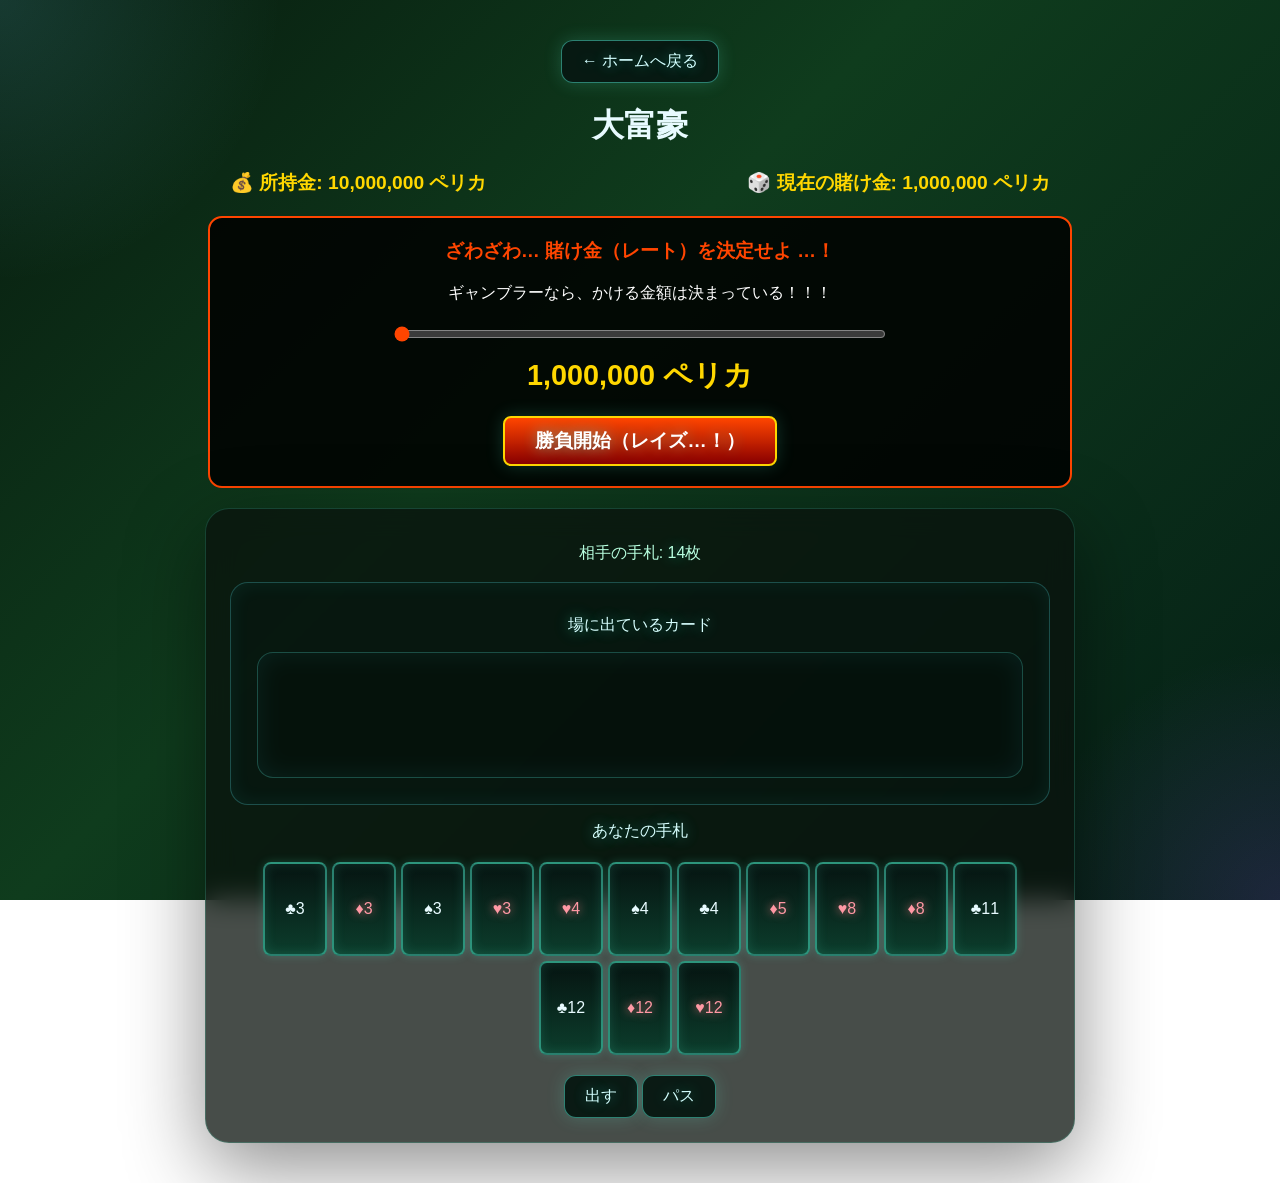
==== daifugo/index.html @ 1a79b02c "新しいコードを追加しました" ====
<!DOCTYPE html>
<html lang="ja">
<head>
    <meta charset="UTF-8">
    <title>大富豪</title>
    <link rel="stylesheet" href="style.css">
</head>
<body>
    
    <button id="homeBtn">← ホームへ戻る</button>
    <div id="bgm-player" style="display: none;"></div>
    <h1>大富豪</h1>
    
    <div id="casino-header" style="max-width: 820px; margin: 10px auto; text-align: left; display: flex; justify-content: space-between; font-weight: bold; color: #ffd700; font-size: 1.2em; padding: 0 10px;">
        <div>💰 所持金: <span id="player-pelika">10,000,000</span> ペリカ</div>
        <div>🎲 現在の賭け金: <span id="current-bet-display">1,000,000</span> ペリカ</div>
    </div>

    <div id="bet-setup-area" style="max-width: 820px; margin: 20px auto; padding: 20px; background: rgba(0,0,0,0.85); border: 2px solid #ff4500; border-radius: 14px; text-align: center;">
        <h3 style="color: #ff4500; margin-top: 0;">ざわざわ… 賭け金（レート）を決定せよ …！</h3>
        <p style="color: #fff;">ギャンブラーなら、かける金額は決まっている！！！</p>
        <div style="margin: 20px 0;">
            <input type="range" id="bet-slider" min="1000000" max="10000000" step="1000000" value="1000000" style="width: 60%; accent-color: #ff4500;">
            <div style="font-size: 1.8em; color: #ffd700; margin-top: 10px; font-weight: bold;" id="bet-slider-val">1,000,000 ペリカ</div>
        </div>
        <button id="start-with-bet-btn" style="padding: 10px 30px; font-size: 1.2em; background: linear-gradient(180deg, #ff4500 0%, #8b0000 100%); color: #fff; border: 2px solid #ffd700; border-radius: 8px; cursor: pointer; font-weight: bold;">勝負開始（レイズ…！）</button>
    </div>
    
    <div id="game-container">
        <div id="revolution-status" style="font-weight: bold; color: yellow; margin-bottom: 10px;"></div>
        <div id="opponent-area">相手の手札: <span id="cpu-count">13</span>枚</div>
        
        <div id="field-area">
            <p>場に出ているカード</p>
            <div id="field-cards"></div>
        </div>

        <div id="player-area">
            <p>あなたの手札</p>
            <div id="player-hand" class="hand"></div>
        </div>

        <div id="controls">
            <button id="play-btn">出す</button>
            <button id="pass-btn">パス</button>
            <p id="msg"></p>
        </div>
    </div>

    <script src="script.js"></script>
---- daifugo/style.css ----
body { font-family: sans-serif; text-align: center; background: radial-gradient(circle at top left, rgba(112,238,255,0.14), transparent 18%), radial-gradient(circle at bottom right, rgba(154,78,255,0.16), transparent 16%), linear-gradient(135deg, #081c0f 0%, #0f3c1d 42%, #051f16 100%); color: #e8fbff; min-height: 100vh; margin: 0; padding: 40px 0; background-attachment: fixed; }
#game-container { max-width: 820px; margin: 0 auto; padding: 24px; background: rgba(10, 18, 12, 0.75); border: 1px solid rgba(80, 255, 214, 0.18); border-radius: 24px; box-shadow: 0 24px 80px rgba(0,0,0,0.45); backdrop-filter: blur(14px); }
#game-container h1, #game-container p, #game-container span, button { text-shadow: 0 0 14px rgba(68, 255, 228, 0.45), 0 0 30px rgba(65, 255, 210, 0.2); }
#game-container h1 { color: #b3fff7; }
#game-container p { color: #d8ffff; }
#opponent-area, #revolution-status { color: #b8ffe0; }
#field-area { margin-top: 18px; padding: 16px; border-radius: 18px; border: 1px solid rgba(94, 240, 245, 0.26); background: rgba(7, 22, 16, 0.55); box-shadow: inset 0 0 20px rgba(45, 235, 255, 0.08); }
.hand { display: flex; justify-content: center; flex-wrap: wrap; gap: 5px; margin-top: 20px; }
.card {
    width: 60px; height: 90px;
    background: linear-gradient(180deg, #061411 0%, #0c3d2c 100%);
    color: #e8fbff;
    border-radius: 8px; border: 2px solid rgba(84, 255, 222, 0.45);
    display: flex; align-items: center; justify-content: center;
    cursor: pointer; user-select: none;
    box-shadow: inset 0 0 12px rgba(84, 255, 222, 0.14), 0 0 10px rgba(84,255,222,0.18);
}
.card.red { color: #ff98a4; text-shadow: 0 0 10px rgba(255, 132, 140, 0.8); }
.card.selected { background: linear-gradient(180deg, rgba(172,255,241,0.22), rgba(95,255,214,0.24)); transform: translateY(-10px); border-color: rgba(80, 255, 226, 0.85); box-shadow: 0 0 18px rgba(80, 255, 226, 0.6); }
#field-cards { display: flex; justify-content: center; gap: 5px; min-height: 100px; margin: 10px; padding: 12px; border-radius: 16px; background: rgba(0, 0, 0, 0.18); border: 1px solid rgba(92, 255, 238, 0.25); box-shadow: inset 0 0 26px rgba(68, 235, 255, 0.08); }
#controls { margin-top: 20px; }
button { padding: 12px 24px; font-size: 16px; cursor: pointer; border: 1px solid rgba(90,255,230,0.45); background: rgba(8, 25, 18, 0.95); color: #d3ffff; border-radius: 12px; box-shadow: 0 0 18px rgba(97,255,220,0.18); transition: transform 0.15s ease, background-color 0.15s ease, box-shadow 0.15s ease; }
button:hover { background: rgba(58, 255, 217, 0.08); transform: translateY(-2px); box-shadow: 0 0 22px rgba(78,255,235,0.28); }
#msg {
    position: fixed;
    top: 50%;
    left: 50%;
    transform: translate(-50%, -50%) scale(0.9);
    opacity: 0;
    min-width: 260px;
    max-width: 80%;
    color: #fff;
    font-size: 18px;
    line-height: 1.4;
    text-align: center;
    padding: 16px 20px;
    background: rgba(0, 0, 0, 0.9);
    border-radius: 14px;
    border: 1px solid rgba(255,255,255,0.14);
    box-shadow: 0 18px 40px rgba(0,0,0,0.5);
    pointer-events: none;
    z-index: 1000;
    transition: opacity 0.3s ease, transform 0.3s ease;
}
#msg.visible {
    opacity: 1;
    transform: translate(-50%, -50%) scale(1);
}
#msg.result {
    background: rgba(11, 26, 27, 0.96);
    color: #a9ffff;
    font-size: 20px;
    letter-spacing: 0.04em;
    border-color: rgba(120, 255, 245, 0.4);
    box-shadow: 0 20px 64px rgba(36, 255, 221, 0.28);
}
.card {
    transition: transform 0.12s ease, box-shadow 0.12s ease, background-color 0.12s;
}
.card.selected { box-shadow: 0 6px 12px rgba(0,0,0,0.35); }
#field-cards { display: flex; justify-content: center; gap: 5px; min-height: 100px; margin: 10px; }
#controls { margin-top: 20px; }
button { padding: 10px 20px; font-size: 16px; cursor: pointer; }
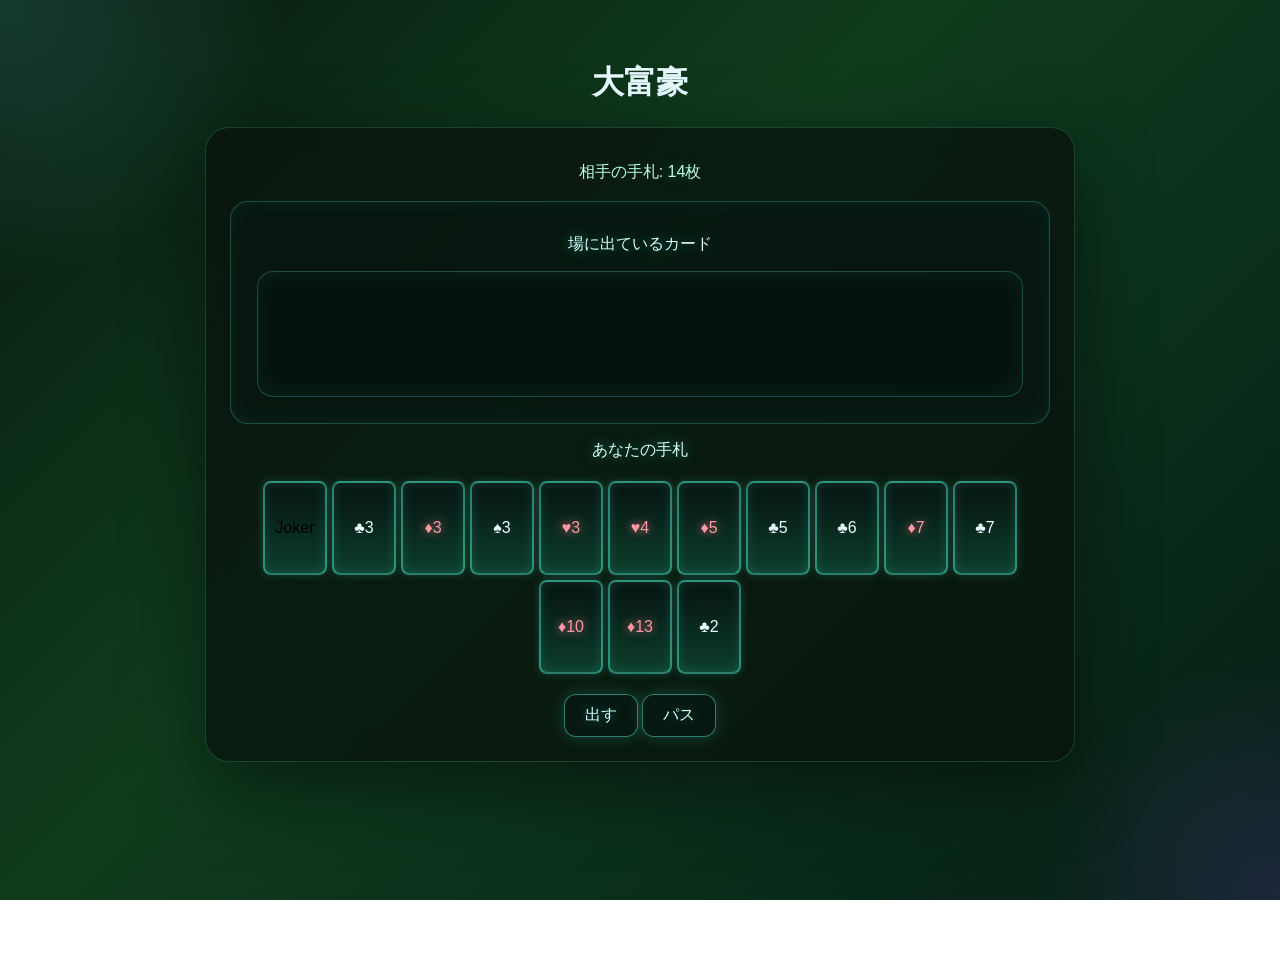
==== commit c8aa84be: "Merge pull request #18 from Makibatyan/casino-sakupan スロットのローカルストレージ変更" ====
--- a/daifugo/index.html
+++ b/daifugo/index.html
@@ -6,25 +6,7 @@
     <link rel="stylesheet" href="style.css">
 </head>
 <body>
-    
-    <button id="homeBtn">← ホームへ戻る</button>
-    <div id="bgm-player" style="display: none;"></div>
     <h1>大富豪</h1>
-    
-    <div id="casino-header" style="max-width: 820px; margin: 10px auto; text-align: left; display: flex; justify-content: space-between; font-weight: bold; color: #ffd700; font-size: 1.2em; padding: 0 10px;">
-        <div>💰 所持金: <span id="player-pelika">10,000,000</span> ペリカ</div>
-        <div>🎲 現在の賭け金: <span id="current-bet-display">1,000,000</span> ペリカ</div>
-    </div>
-
-    <div id="bet-setup-area" style="max-width: 820px; margin: 20px auto; padding: 20px; background: rgba(0,0,0,0.85); border: 2px solid #ff4500; border-radius: 14px; text-align: center;">
-        <h3 style="color: #ff4500; margin-top: 0;">ざわざわ… 賭け金（レート）を決定せよ …！</h3>
-        <p style="color: #fff;">ギャンブラーなら、かける金額は決まっている！！！</p>
-        <div style="margin: 20px 0;">
-            <input type="range" id="bet-slider" min="1000000" max="10000000" step="1000000" value="1000000" style="width: 60%; accent-color: #ff4500;">
-            <div style="font-size: 1.8em; color: #ffd700; margin-top: 10px; font-weight: bold;" id="bet-slider-val">1,000,000 ペリカ</div>
-        </div>
-        <button id="start-with-bet-btn" style="padding: 10px 30px; font-size: 1.2em; background: linear-gradient(180deg, #ff4500 0%, #8b0000 100%); color: #fff; border: 2px solid #ffd700; border-radius: 8px; cursor: pointer; font-weight: bold;">勝負開始（レイズ…！）</button>
-    </div>
     
     <div id="game-container">
         <div id="revolution-status" style="font-weight: bold; color: yellow; margin-bottom: 10px;"></div>
@@ -48,3 +30,5 @@
     </div>
 
     <script src="script.js"></script>
+</body>
+</html>
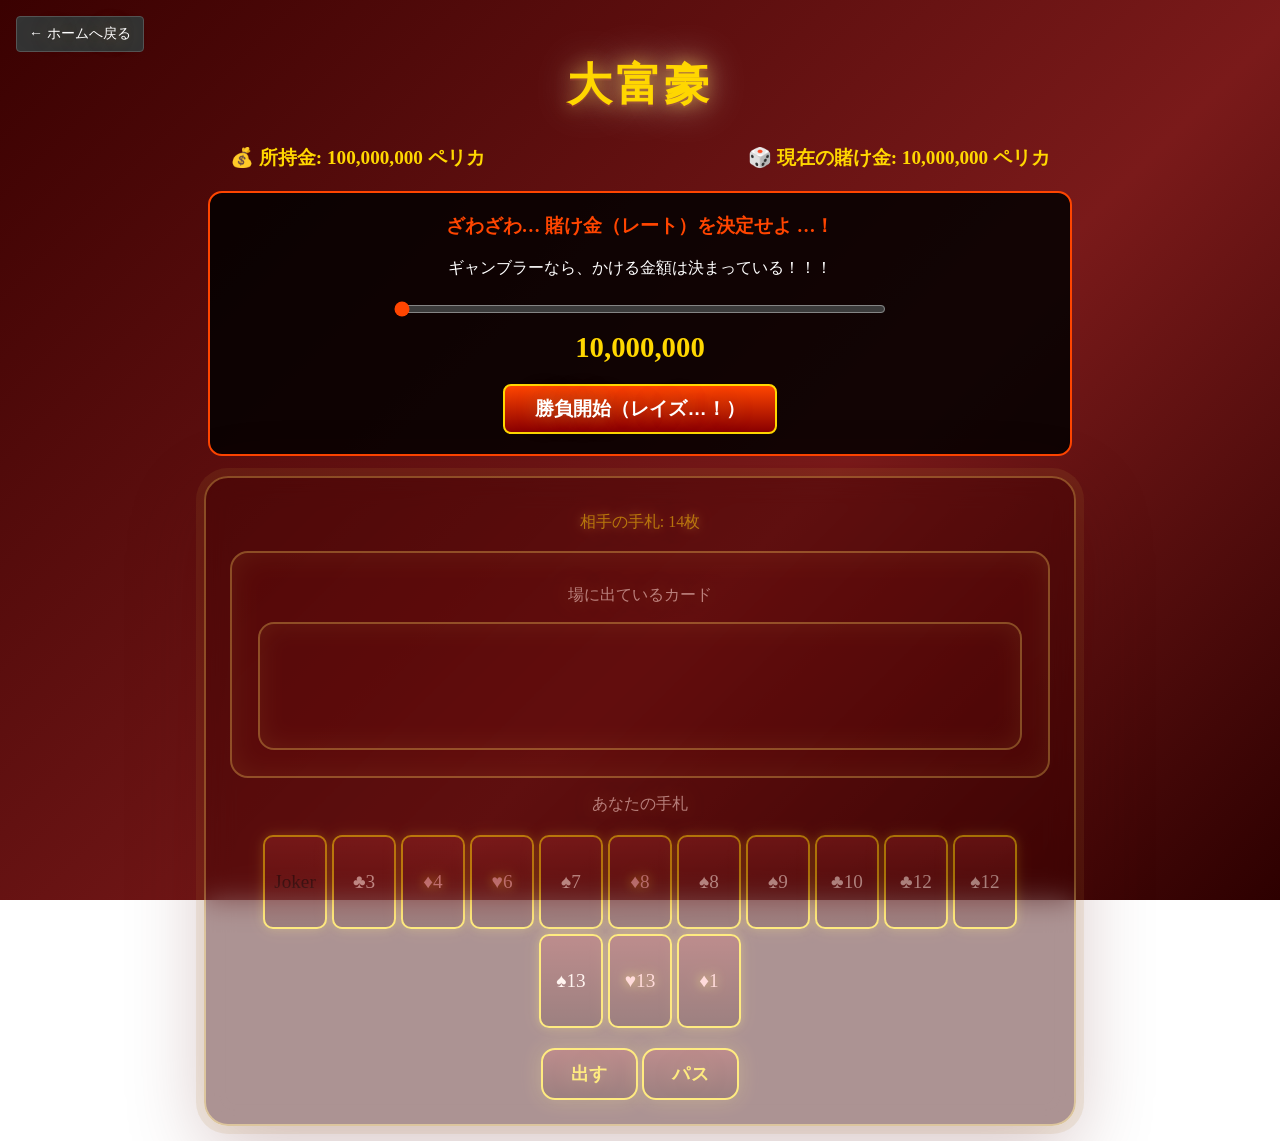
==== commit c50bedc3: "大富豪賭け金設定、ローカルストレージ" ====
--- a/daifugo/index.html
+++ b/daifugo/index.html
@@ -6,7 +6,25 @@
     <link rel="stylesheet" href="style.css">
 </head>
 <body>
+    
+    <button id="homeBtn">← ホームへ戻る</button>
+    <div id="bgm-player" style="display: none;"></div>
     <h1>大富豪</h1>
+    
+    <div id="casino-header" style="max-width: 820px; margin: 10px auto; text-align: left; display: flex; justify-content: space-between; font-weight: bold; color: #ffd700; font-size: 1.2em; padding: 0 10px;">
+        <div>💰 所持金: <span id="player-pelika">10,000,000</span> ペリカ</div>
+        <div>🎲 現在の賭け金: <span id="current-bet-display">1,000,000</span> ペリカ</div>
+    </div>
+
+    <div id="bet-setup-area" style="max-width: 820px; margin: 20px auto; padding: 20px; background: rgba(0,0,0,0.85); border: 2px solid #ff4500; border-radius: 14px; text-align: center;">
+        <h3 style="color: #ff4500; margin-top: 0;">ざわざわ… 賭け金（レート）を決定せよ …！</h3>
+        <p style="color: #fff;">ギャンブラーなら、かける金額は決まっている！！！</p>
+        <div style="margin: 20px 0;">
+            <input type="range" id="bet-slider" min="1000000" max="10000000" step="1000000" value="1000000" style="width: 60%; accent-color: #ff4500;">
+            <div style="font-size: 1.8em; color: #ffd700; margin-top: 10px; font-weight: bold;" id="bet-slider-val">1,000,000 ペリカ</div>
+        </div>
+        <button id="start-with-bet-btn" style="padding: 10px 30px; font-size: 1.2em; background: linear-gradient(180deg, #ff4500 0%, #8b0000 100%); color: #fff; border: 2px solid #ffd700; border-radius: 8px; cursor: pointer; font-weight: bold;">勝負開始（レイズ…！）</button>
+    </div>
     
     <div id="game-container">
         <div id="revolution-status" style="font-weight: bold; color: yellow; margin-bottom: 10px;"></div>
@@ -30,5 +48,3 @@
     </div>
 
     <script src="script.js"></script>
-</body>
-</html>
--- a/daifugo/style.css
+++ b/daifugo/style.css
@@ -1,26 +1,129 @@
-body { font-family: sans-serif; text-align: center; background: radial-gradient(circle at top left, rgba(112,238,255,0.14), transparent 18%), radial-gradient(circle at bottom right, rgba(154,78,255,0.16), transparent 16%), linear-gradient(135deg, #081c0f 0%, #0f3c1d 42%, #051f16 100%); color: #e8fbff; min-height: 100vh; margin: 0; padding: 40px 0; background-attachment: fixed; }
-#game-container { max-width: 820px; margin: 0 auto; padding: 24px; background: rgba(10, 18, 12, 0.75); border: 1px solid rgba(80, 255, 214, 0.18); border-radius: 24px; box-shadow: 0 24px 80px rgba(0,0,0,0.45); backdrop-filter: blur(14px); }
-#game-container h1, #game-container p, #game-container span, button { text-shadow: 0 0 14px rgba(68, 255, 228, 0.45), 0 0 30px rgba(65, 255, 210, 0.2); }
-#game-container h1 { color: #b3fff7; }
-#game-container p { color: #d8ffff; }
-#opponent-area, #revolution-status { color: #b8ffe0; }
-#field-area { margin-top: 18px; padding: 16px; border-radius: 18px; border: 1px solid rgba(94, 240, 245, 0.26); background: rgba(7, 22, 16, 0.55); box-shadow: inset 0 0 20px rgba(45, 235, 255, 0.08); }
+body {
+    font-family: 'Times New Roman', serif;
+    text-align: center;
+    background: linear-gradient(135deg, #3a0101 0%, #7a1a1a 60%, #2d0000 100%);
+    color: #ffe8e0;
+    min-height: 100vh;
+    margin: 0;
+    padding: 15px 0;
+    background-attachment: fixed;
+}
+#game-container {
+    max-width: 820px;
+    margin: 0 auto;
+    padding: 24px;
+    background: rgba(60, 0, 0, 0.85);
+    border: 2px solid #b88a3a;
+    border-radius: 24px;
+    box-shadow: 0 24px 80px rgba(80,0,0,0.45), 0 0 0 8px #b88a3a44;
+    backdrop-filter: blur(14px);
+}
+#game-container h1, #game-container p, #game-container span, button {
+    text-shadow: 0 0 18px #b88a3a88, 0 0 30px #7a1a1a44;
+}
+
+#homeBtn {
+    position: absolute; /* 画面に対して絶対位置で配置する */
+    top: 16px;          /* 画面の上端から16pxの隙間を空ける */
+    left: 16px;         /* 画面の左端から16pxの隙間を空ける */
+    padding: 8px 12px;  /* ボタンの内側に少し余白を作って押しやすくする */
+    cursor: pointer;    /* マウスを乗せたときに指マークにする */
+    
+    /* お好みで見た目を整える用の装飾（不要なら消してもOKです） */
+    background-color: #333;
+    color: #fff;
+    border: 1px solid #555;
+    border-radius: 4px;
+    font-size: 14px;
+}
+
+
+
+h1 {
+    color: #ffd700;
+    font-family: 'Cinzel', 'Times New Roman', serif;
+    font-size: 2.8em;
+    letter-spacing: 0.08em;
+    text-shadow: 0 0 18px #b88a3a, 0 0 40px #fff8, 0 2px 0 #7a1a1a;
+    margin-top: 40px;   /* タイトルの上に少し隙間を空けて被りを防ぐ */
+    text-align: center; /* タイトルを中央寄せにするときれいに収まります */
+}
+#game-container p {
+    color: #ffe8e0;
+}
+#opponent-area, #revolution-status {
+    color: #ffd700;
+    text-shadow: 0 0 10px #b88a3a, 0 0 20px #7a1a1a;
+}
+#field-area {
+    margin-top: 18px;
+    padding: 16px;
+    border-radius: 18px;
+    border: 2px solid #b88a3a;
+    background: rgba(80, 0, 0, 0.55);
+    box-shadow: inset 0 0 30px #b88a3a44;
+}
 .hand { display: flex; justify-content: center; flex-wrap: wrap; gap: 5px; margin-top: 20px; }
-.card {
-    width: 60px; height: 90px;
-    background: linear-gradient(180deg, #061411 0%, #0c3d2c 100%);
-    color: #e8fbff;
-    border-radius: 8px; border: 2px solid rgba(84, 255, 222, 0.45);
-    display: flex; align-items: center; justify-content: center;
-    cursor: pointer; user-select: none;
-    box-shadow: inset 0 0 12px rgba(84, 255, 222, 0.14), 0 0 10px rgba(84,255,222,0.18);
+#game-container .card {
+    width: 60px;
+    height: 90px;
+    background: linear-gradient(180deg, #7a1a1a 0%, #3a0101 100%);
+    color: #ffe8e0;
+    border-radius: 10px;
+    border: 2.5px solid #ffd700;
+    display: flex;
+    align-items: center;
+    justify-content: center;
+    cursor: pointer;
+    user-select: none;
+    box-shadow: 0 0 18px #b88a3a44, 0 0 10px #ffd70044;
+    font-size: 1.2em;
+    font-family: 'Cinzel', 'Times New Roman', serif;
+    transition: transform 0.12s ease, box-shadow 0.12s ease, background-color 0.12s;
 }
-.card.red { color: #ff98a4; text-shadow: 0 0 10px rgba(255, 132, 140, 0.8); }
-.card.selected { background: linear-gradient(180deg, rgba(172,255,241,0.22), rgba(95,255,214,0.24)); transform: translateY(-10px); border-color: rgba(80, 255, 226, 0.85); box-shadow: 0 0 18px rgba(80, 255, 226, 0.6); }
-#field-cards { display: flex; justify-content: center; gap: 5px; min-height: 100px; margin: 10px; padding: 12px; border-radius: 16px; background: rgba(0, 0, 0, 0.18); border: 1px solid rgba(92, 255, 238, 0.25); box-shadow: inset 0 0 26px rgba(68, 235, 255, 0.08); }
+#game-container .card.red {
+    color: #ffb6b6;
+    text-shadow: 0 0 10px #ffd70088, 0 0 18px #b88a3a;
+}
+#game-container .card.selected {
+    background: linear-gradient(180deg, #ffd70044, #b88a3a33);
+    transform: translateY(-10px) scale(1.05);
+    border-color: #ffd700;
+    box-shadow: 0 0 28px #ffd70088, 0 0 18px #b88a3a;
+}
+#field-cards {
+    display: flex;
+    justify-content: center;
+    gap: 5px;
+    min-height: 100px;
+    margin: 10px;
+    padding: 12px;
+    border-radius: 16px;
+    background: rgba(80, 0, 0, 0.18);
+    border: 2px solid #b88a3a;
+    box-shadow: inset 0 0 26px #b88a3a44;
+}
 #controls { margin-top: 20px; }
-button { padding: 12px 24px; font-size: 16px; cursor: pointer; border: 1px solid rgba(90,255,230,0.45); background: rgba(8, 25, 18, 0.95); color: #d3ffff; border-radius: 12px; box-shadow: 0 0 18px rgba(97,255,220,0.18); transition: transform 0.15s ease, background-color 0.15s ease, box-shadow 0.15s ease; }
-button:hover { background: rgba(58, 255, 217, 0.08); transform: translateY(-2px); box-shadow: 0 0 22px rgba(78,255,235,0.28); }
+#controls button {
+    padding: 12px 28px;
+    font-size: 18px;
+    cursor: pointer;
+    border: 2px solid #ffd700;
+    background: linear-gradient(180deg, #7a1a1a 0%, #3a0101 100%);
+    color: #ffd700;
+    border-radius: 14px;
+    box-shadow: 0 0 18px #b88a3a44, 0 0 28px #ffd70022;
+    font-family: 'Cinzel', 'Times New Roman', serif;
+    font-weight: bold;
+    letter-spacing: 0.04em;
+    transition: transform 0.15s ease, background-color 0.15s ease, box-shadow 0.15s ease;
+}
+#controls button:hover {
+    background: linear-gradient(180deg, #b88a3a 0%, #ffd700 100%);
+    color: #7a1a1a;
+    box-shadow: 0 0 32px #ffd70088, 0 0 18px #b88a3a;
+    transform: translateY(-2px) scale(1.04);
+}
 #msg {
     position: fixed;
     top: 50%;
@@ -60,4 +163,11 @@
 .card.selected { box-shadow: 0 6px 12px rgba(0,0,0,0.35); }
 #field-cards { display: flex; justify-content: center; gap: 5px; min-height: 100px; margin: 10px; }
 #controls { margin-top: 20px; }
-button { padding: 10px 20px; font-size: 16px; cursor: pointer; }+button { padding: 10px 20px; font-size: 16px; cursor: pointer; }
+
+/* カイジ風ベットエリアのボタン調整 */
+#start-with-bet-btn:hover {
+    box-shadow: 0 0 20px #ff4500, 0 0 10px #ffd700;
+    transform: scale(1.05);
+    transition: all 0.2s;
+}
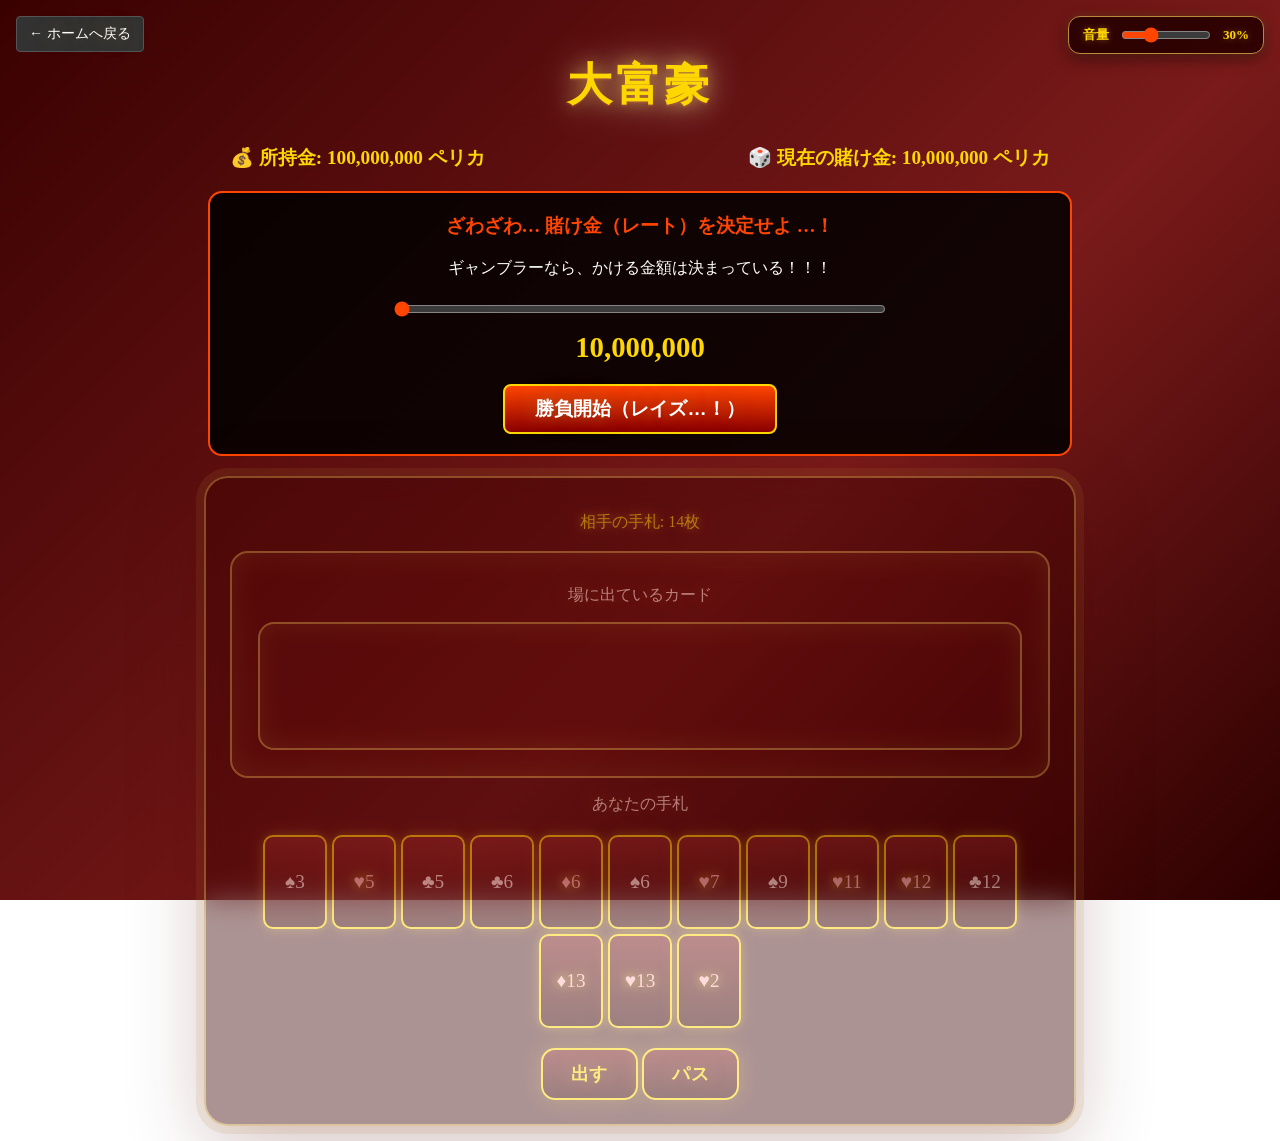
==== commit 8474f9f5: "ボリュームコントロールを実装" ====
--- a/daifugo/index.html
+++ b/daifugo/index.html
@@ -3,11 +3,21 @@
 <head>
     <meta charset="UTF-8">
     <title>大富豪</title>
+    <link rel="preconnect" href="https://fonts.googleapis.com">
+    <link rel="preconnect" href="https://fonts.gstatic.com" crossorigin>
+    <link href="https://fonts.googleapis.com/css2?family=RocknRoll+One&family=Yuji+Syuku&display=swap" rel="stylesheet">
     <link rel="stylesheet" href="style.css">
 </head>
 <body>
     
     <button id="homeBtn">← ホームへ戻る</button>
+
+    <div id="volume-control-pane">
+        <span id="vol-icon font-cinzel">音量</span>
+        <input type="range" id="global-volume-slider" min="0" max="1" step="0.05" value="0.3">
+        <span id="global-volume-val">30%</span>
+    </div>
+    
     <div id="bgm-player" style="display: none;"></div>
     <h1>大富豪</h1>
     
@@ -40,11 +50,18 @@
             <div id="player-hand" class="hand"></div>
         </div>
 
-        <div id="controls">
+       <div id="controls">
             <button id="play-btn">出す</button>
             <button id="pass-btn">パス</button>
             <p id="msg"></p>
         </div>
-    </div>
 
-    <script src="script.js"></script>
+        <div id="zawa-zawa-overlay" class="zawa-zawa-hidden">
+            <div class="zawa top-left">ざわ…</div>
+            <div class="zawa top-right">ざわ…</div>
+            <div class="zawa bottom-left">ざわ…</div>
+            <div class="zawa bottom-right">ざわ…</div>
+        </div>
+    </div> <script src="script.js"></script>
+</body>
+</html>
--- a/daifugo/style.css
+++ b/daifugo/style.css
@@ -17,6 +17,7 @@
     border-radius: 24px;
     box-shadow: 0 24px 80px rgba(80,0,0,0.45), 0 0 0 8px #b88a3a44;
     backdrop-filter: blur(14px);
+    position: relative;
 }
 #game-container h1, #game-container p, #game-container span, button {
     text-shadow: 0 0 18px #b88a3a88, 0 0 30px #7a1a1a44;
@@ -171,3 +172,115 @@
     transform: scale(1.05);
     transition: all 0.2s;
 }
+
+/* 音量設定パネルのスタイル */
+#volume-control-pane {
+    position: fixed;
+    top: 16px;
+    right: 16px; /* 画面の右上につまみを固定 */
+    background: rgba(40, 0, 0, 0.9);
+    border: 1px solid #b88a3a;
+    border-radius: 12px;
+    padding: 8px 14px;
+    display: flex;
+    align-items: center;
+    gap: 10px;
+    box-shadow: 0 4px 15px rgba(0,0,0,0.5), 0 0 10px #b88a3a44;
+    z-index: 1001; /* メッセージウインドウ(1000)より前面に配置 */
+}
+
+#volume-control-pane span {
+    color: #ffd700;
+    font-size: 13px;
+    font-weight: bold;
+    text-shadow: 0 0 6px #b88a3a88;
+}
+
+#global-volume-slider {
+    width: 90px;
+    cursor: pointer;
+    accent-color: #ff4500; /* カイジ風の赤・オレンジ系つまみ */
+    vertical-align: middle;
+}
+
+#zawa-zawa-overlay {
+    position: fixed; /* 👈 fixed に戻して画面全体の端を基準にする */
+    top: 0;
+    left: 0;
+    width: 100vw;
+    height: 100vh;
+    pointer-events: none; /* マウス操作を邪魔しない */
+    z-index: 2000; /* 最前面に表示 */
+    transition: opacity 0.4s ease;
+}
+
+#zawa-zawa-overlay.zawa-zawa-hidden {
+    opacity: 0;
+    display: none;
+}
+
+#zawa-zawa-overlay.zawa-zawa-visible {
+    opacity: 1;
+    display: block;
+}
+
+/* 各「ざわ」テキストの共通スタイル */
+.zawa {
+    position: absolute;
+    color: #ffd700; /* 金色 */
+    font-family: 'Times New Roman', serif;
+    font-weight: bold;
+    letter-spacing: 0.1em;
+    /* 黒の太縁＋赤と金のフレア */
+    text-shadow: 
+        -3px -3px 0 #000, 3px -3px 0 #000, -3px 3px 0 #000, 3px 3px 0 #000,
+        0 0 25px #ff4500, 0 0 50px #b88a3a;
+    pointer-events: none;
+}
+
+/* 🎲 傾き（回転）なしで、フルスクリーン時の「画面の本当の四隅」に配置 */
+.zawa.top-left { 
+    top: 24px; 
+    left: 30px; 
+    font-size: 7em;
+    animation: zawaHorizontalShake 0.15s infinite linear;
+}
+.zawa.top-right { 
+    top: 20px; 
+    right: 30px; 
+    font-size: 6.5em;
+    animation: zawaHorizontalShakeSlow 0.25s infinite linear;
+    animation-delay: 0.05s;
+}
+.zawa.bottom-left { 
+    bottom: 24px; 
+    left: 30px; 
+    font-size: 7.5em;
+    animation: zawaHorizontalShakeSlow 0.22s infinite linear;
+    animation-delay: 0.1s;
+}
+.zawa.bottom-right { 
+    bottom: 20px; 
+    right: 30px; 
+    font-size: 8.5em;
+    animation: zawaHorizontalShake 0.12s infinite linear;
+    animation-delay: 0.02s;
+}
+
+/* 🎲 横揺れアニメーション（超高速・強烈） */
+@keyframes zawaHorizontalShake {
+    0% { transform: translateX(0px); }
+    25% { transform: translateX(-8px); }
+    50% { transform: translateX(0px); }
+    75% { transform: translateX(8px); }
+    100% { transform: translateX(0px); }
+}
+
+/* 🎲 横揺れアニメーション（中速・大きく揺れる） */
+@keyframes zawaHorizontalShakeSlow {
+    0% { transform: translateX(0px); }
+    25% { transform: translateX(-12px); }
+    50% { transform: translateX(0px); }
+    75% { transform: translateX(12px); }
+    100% { transform: translateX(0px); }
+}
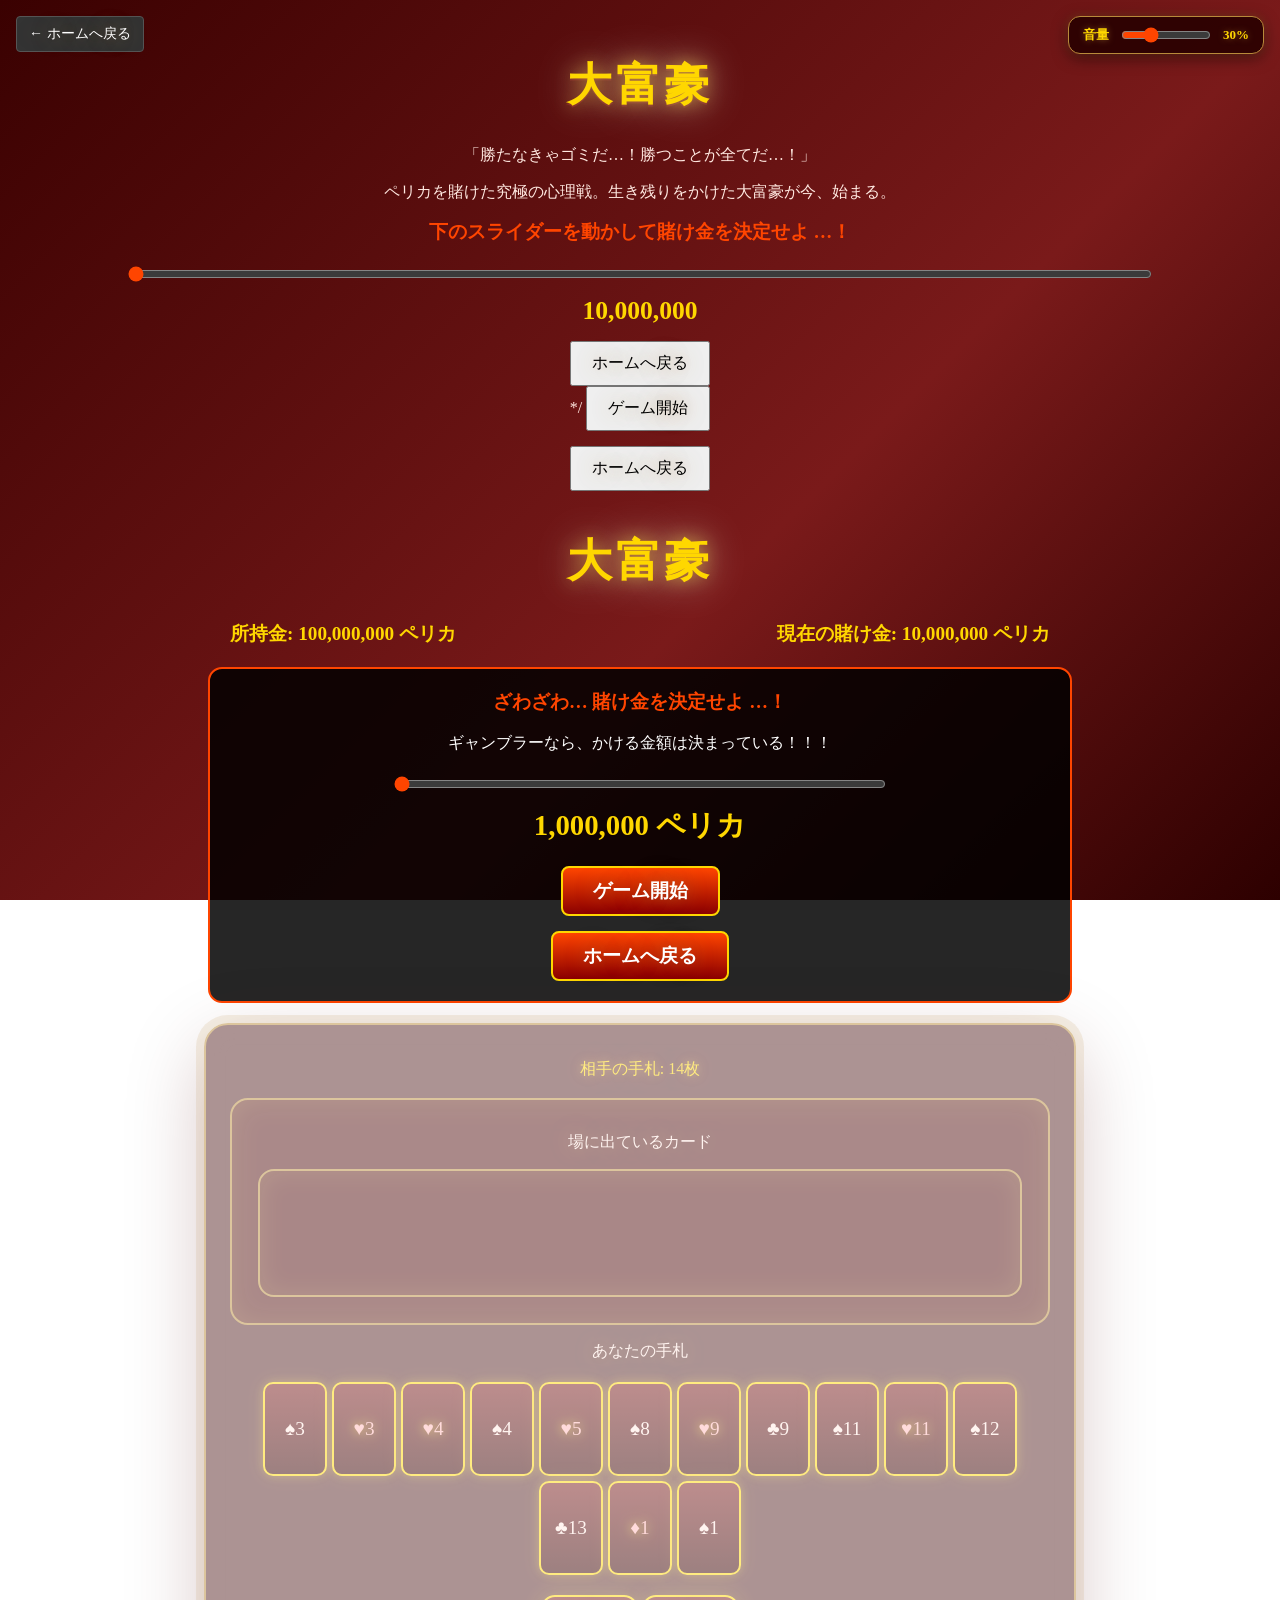
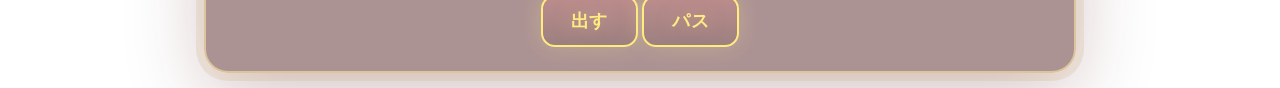
==== commit 331a3af0: "UI統一" ====
--- a/daifugo/index.html
+++ b/daifugo/index.html
@@ -5,11 +5,29 @@
     <title>大富豪</title>
     <link rel="preconnect" href="https://fonts.googleapis.com">
     <link rel="preconnect" href="https://fonts.gstatic.com" crossorigin>
-    <link href="https://fonts.googleapis.com/css2?family=RocknRoll+One&family=Yuji+Syuku&display=swap" rel="stylesheet">
+    <link href="https://fonts.googleapis.com/css2?family=Noto+Serif+JP:wght@400;600;700&family=Oswald:wght@500;600&display=swap" rel="stylesheet">
     <link rel="stylesheet" href="style.css">
 </head>
 <body>
-    
+    <div id="start-screen" class="screen">
+        
+
+        <div class="start-card">
+            <h1>大富豪</h1> <p class="kaiji-quote">「勝たなきゃゴミだ…！勝つことが全てだ…！」</p>
+            <p class="desc">ペリカを賭けた究極の心理戦。生き残りをかけた大富豪が今、始まる。</p>
+            
+            
+            <div class="bet-input-container">
+                <h3 style="color: #ff4500; margin-top: 0;">下のスライダーを動かして賭け金を決定せよ …！</h3>
+                <input type="range" id="bet-slider" min="1000000" max="10000000" step="1000000" value="1000000" style="width: 80%; accent-color: #ff4500;">
+                <div style="font-size: 1.6em; color: #ffd700; margin-top: 10px; font-weight: bold;" id="bet-slider-val">1,000,000 ペリカ</div>
+            </div>
+            
+             <button type="button" id="startHomeBtnInitial" class="btn btn-gold" style="display: block; margin: 15px auto 0 auto;">ホームへ戻る</button> */
+            <button type="button" id="start-with-bet-btn" class="btn btn-gold">ゲーム開始</button>
+            <button type="button" id="startHomeBtnInitial" class="btn btn-gold" style="display: block; margin: 15px auto 0 auto;">ホームへ戻る</button>
+        </div>
+    </div>
     <button id="homeBtn">← ホームへ戻る</button>
 
     <div id="volume-control-pane">
@@ -22,19 +40,21 @@
     <h1>大富豪</h1>
     
     <div id="casino-header" style="max-width: 820px; margin: 10px auto; text-align: left; display: flex; justify-content: space-between; font-weight: bold; color: #ffd700; font-size: 1.2em; padding: 0 10px;">
-        <div>💰 所持金: <span id="player-pelika">10,000,000</span> ペリカ</div>
-        <div>🎲 現在の賭け金: <span id="current-bet-display">1,000,000</span> ペリカ</div>
+        <div> 所持金: <span id="player-pelika">10,000,000</span> ペリカ</div>
+        <div> 現在の賭け金: <span id="current-bet-display">1,000,000</span> ペリカ</div>
     </div>
 
     <div id="bet-setup-area" style="max-width: 820px; margin: 20px auto; padding: 20px; background: rgba(0,0,0,0.85); border: 2px solid #ff4500; border-radius: 14px; text-align: center;">
-        <h3 style="color: #ff4500; margin-top: 0;">ざわざわ… 賭け金（レート）を決定せよ …！</h3>
+        <h3 style="color: #ff4500; margin-top: 0;">ざわざわ… 賭け金を決定せよ …！</h3>
         <p style="color: #fff;">ギャンブラーなら、かける金額は決まっている！！！</p>
         <div style="margin: 20px 0;">
             <input type="range" id="bet-slider" min="1000000" max="10000000" step="1000000" value="1000000" style="width: 60%; accent-color: #ff4500;">
             <div style="font-size: 1.8em; color: #ffd700; margin-top: 10px; font-weight: bold;" id="bet-slider-val">1,000,000 ペリカ</div>
         </div>
-        <button id="start-with-bet-btn" style="padding: 10px 30px; font-size: 1.2em; background: linear-gradient(180deg, #ff4500 0%, #8b0000 100%); color: #fff; border: 2px solid #ffd700; border-radius: 8px; cursor: pointer; font-weight: bold;">勝負開始（レイズ…！）</button>
+        <button id="start-with-bet-btn" style="padding: 10px 30px; font-size: 1.2em; background: linear-gradient(180deg, #ff4500 0%, #8b0000 100%); color: #fff; border: 2px solid #ffd700; border-radius: 8px; cursor: pointer; font-weight: bold;">ゲーム開始</button>
+        <button id="startHomeBtn" style="display: block; margin: 15px auto 0 auto; padding: 10px 30px; font-size: 1.2em; background: linear-gradient(180deg, #ff4500 0%, #8b0000 100%); color: #fff; border: 2px solid #ffd700; border-radius: 8px; cursor: pointer; font-weight: bold;">ホームへ戻る</button>
     </div>
+    
     
     <div id="game-container">
         <div id="revolution-status" style="font-weight: bold; color: yellow; margin-bottom: 10px;"></div>
@@ -56,12 +76,13 @@
             <p id="msg"></p>
         </div>
 
-        <div id="zawa-zawa-overlay" class="zawa-zawa-hidden">
-            <div class="zawa top-left">ざわ…</div>
-            <div class="zawa top-right">ざわ…</div>
-            <div class="zawa bottom-left">ざわ…</div>
-            <div class="zawa bottom-right">ざわ…</div>
-        </div>
-    </div> <script src="script.js"></script>
+        </div> <div id="zawa-zawa-overlay" class="zawa-zawa-hidden">
+        <div class="zawazawa-text zawa-top-left">ざわ…<br>……ざわ</div>
+        <div class="zawazawa-text zawa-top-right">ざわ…<br>ざわ……</div>
+        <div class="zawazawa-text zawa-bottom-left">ざわ…<br>……ざわ</div>
+        <div class="zawazawa-text zawa-bottom-right">ざわ…<br>ざわ……</div>
+    </div>
+
+    <script src="script.js"></script>
 </body>
 </html>
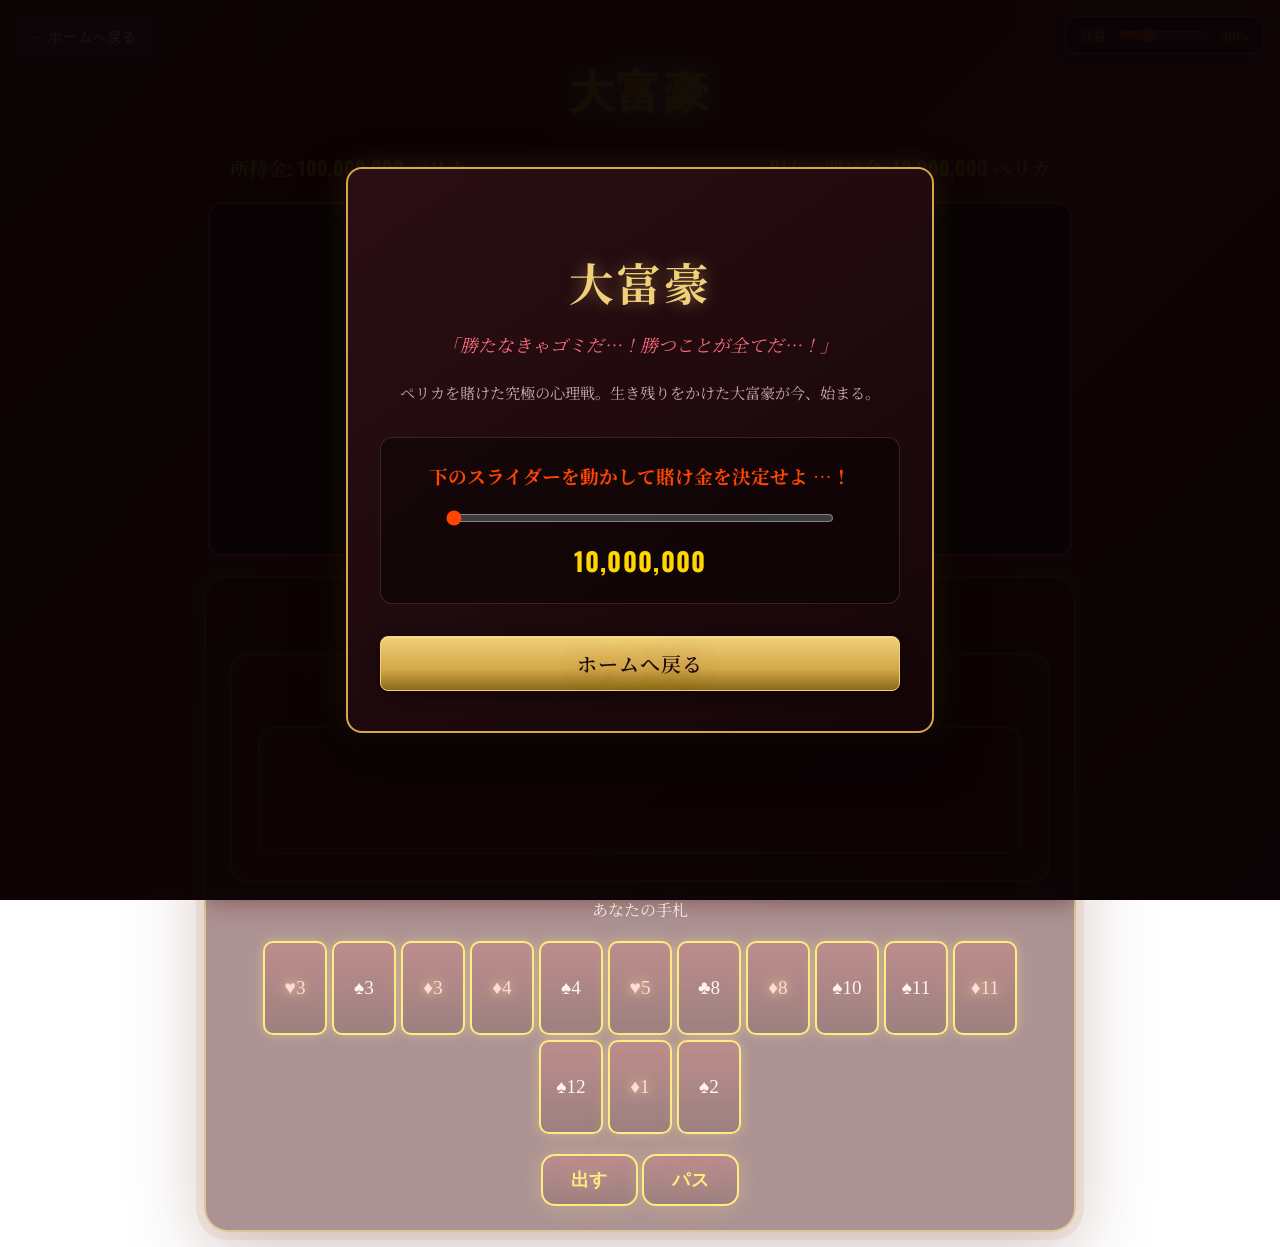
==== commit 5f797294: "ホームボタン2個になってた" ====
--- a/daifugo/index.html
+++ b/daifugo/index.html
@@ -23,8 +23,6 @@
                 <div style="font-size: 1.6em; color: #ffd700; margin-top: 10px; font-weight: bold;" id="bet-slider-val">1,000,000 ペリカ</div>
             </div>
             
-             <button type="button" id="startHomeBtnInitial" class="btn btn-gold" style="display: block; margin: 15px auto 0 auto;">ホームへ戻る</button> */
-            <button type="button" id="start-with-bet-btn" class="btn btn-gold">ゲーム開始</button>
             <button type="button" id="startHomeBtnInitial" class="btn btn-gold" style="display: block; margin: 15px auto 0 auto;">ホームへ戻る</button>
         </div>
     </div>
--- a/daifugo/style.css
+++ b/daifugo/style.css
@@ -1,5 +1,8 @@
 body {
-    font-family: 'Times New Roman', serif;
+    --font-serif: "Noto Serif JP", serif;
+    --font-display: "Oswald", sans-serif;
+
+    font-family: var(--font-serif); 
     text-align: center;
     background: linear-gradient(135deg, #3a0101 0%, #7a1a1a 60%, #2d0000 100%);
     color: #ffe8e0;
@@ -7,8 +10,7 @@
     margin: 0;
     padding: 15px 0;
     background-attachment: fixed;
-}
-#game-container {
+}#game-container {
     max-width: 820px;
     margin: 0 auto;
     padding: 24px;
@@ -30,7 +32,7 @@
     padding: 8px 12px;  /* ボタンの内側に少し余白を作って押しやすくする */
     cursor: pointer;    /* マウスを乗せたときに指マークにする */
     
-    /* お好みで見た目を整える用の装飾（不要なら消してもOKです） */
+    /* 装飾 */
     background-color: #333;
     color: #fff;
     border: 1px solid #555;
@@ -204,83 +206,206 @@
 }
 
 #zawa-zawa-overlay {
-    position: fixed; /* 👈 fixed に戻して画面全体の端を基準にする */
+    position: fixed;
     top: 0;
     left: 0;
     width: 100vw;
     height: 100vh;
-    pointer-events: none; /* マウス操作を邪魔しない */
-    z-index: 2000; /* 最前面に表示 */
-    transition: opacity 0.4s ease;
-}
-
+    pointer-events: none;
+    z-index: 2000;
+}
+
+/* 非表示のときは一瞬で消えるようにする（余韻フェードアウトはJSのタイマーで制御） */
 #zawa-zawa-overlay.zawa-zawa-hidden {
+    display: none;
     opacity: 0;
-    display: none;
-}
-
+}
+
+/* 表示された瞬間、おどろおどろしいアニメーションを起動 */
 #zawa-zawa-overlay.zawa-zawa-visible {
-    opacity: 1;
     display: block;
+    animation: pokerFadeIn 3.5s forwards ease-in-out; 
+}
+
+/* 最初は薄め(0.15)から、じわじわと濃くなるアニメーション */
+@keyframes pokerFadeIn {
+    0% { opacity: 0; }
+    35% { opacity: 0.55; }  
+    65% { opacity: 0.55; }  
+    100% { opacity: 0; }
 }
 
 /* 各「ざわ」テキストの共通スタイル */
-.zawa {
+.zawazawa-text {
     position: absolute;
-    color: #ffd700; /* 金色 */
-    font-family: 'Times New Roman', serif;
+    color: #ffd700;
+    font-family: 'Noto Serif JP', 'Times New Roman', serif;
     font-weight: bold;
+    line-height: 1.2;
     letter-spacing: 0.1em;
-    /* 黒の太縁＋赤と金のフレア */
     text-shadow: 
         -3px -3px 0 #000, 3px -3px 0 #000, -3px 3px 0 #000, 3px 3px 0 #000,
-        0 0 25px #ff4500, 0 0 50px #b88a3a;
+        0 0 20px #ff4500, 0 0 40px #b88a3a, 0 0 60px #ff0000;
     pointer-events: none;
-}
-
-/* 🎲 傾き（回転）なしで、フルスクリーン時の「画面の本当の四隅」に配置 */
-.zawa.top-left { 
-    top: 24px; 
-    left: 30px; 
+    white-space: nowrap;
+}
+
+/* 配置 */
+.zawa-top-left { 
+    top: 130px; 
+    left: calc(50% - 410px - 1.6em); 
+    font-size: 6.5em;
+    animation: zawaPokerShake 0.16s infinite linear;
+}
+.zawa-top-right { 
+    top: 130px; 
+    right: calc(50% - 410px - 1.6em); 
+    font-size: 6.2em;
+    animation: zawaPokerShakeSlow 0.24s infinite linear;
+    animation-delay: 0.04s;
+}
+.zawa-bottom-left { 
+    bottom: 120px; 
+    left: calc(50% - 410px - 1.8em); 
     font-size: 7em;
-    animation: zawaHorizontalShake 0.15s infinite linear;
-}
-.zawa.top-right { 
-    top: 20px; 
-    right: 30px; 
-    font-size: 6.5em;
-    animation: zawaHorizontalShakeSlow 0.25s infinite linear;
-    animation-delay: 0.05s;
-}
-.zawa.bottom-left { 
-    bottom: 24px; 
-    left: 30px; 
-    font-size: 7.5em;
-    animation: zawaHorizontalShakeSlow 0.22s infinite linear;
-    animation-delay: 0.1s;
-}
-.zawa.bottom-right { 
-    bottom: 20px; 
-    right: 30px; 
-    font-size: 8.5em;
-    animation: zawaHorizontalShake 0.12s infinite linear;
+    animation: zawaPokerShakeSlow 0.22s infinite linear;
+    animation-delay: 0.08s;
+}
+.zawa-bottom-right { 
+    bottom: 120px; 
+    right: calc(50% - 410px - 1.9em); 
+    font-size: 8em;
+    animation: zawaPokerShake 0.13s infinite linear;
     animation-delay: 0.02s;
 }
 
-/* 🎲 横揺れアニメーション（超高速・強烈） */
-@keyframes zawaHorizontalShake {
+/* 横揺れシェイク */
+@keyframes zawaPokerShake {
     0% { transform: translateX(0px); }
-    25% { transform: translateX(-8px); }
+    25% { transform: translateX(-6px); }
     50% { transform: translateX(0px); }
-    75% { transform: translateX(8px); }
+    75% { transform: translateX(6px); }
     100% { transform: translateX(0px); }
 }
-
-/* 🎲 横揺れアニメーション（中速・大きく揺れる） */
-@keyframes zawaHorizontalShakeSlow {
+@keyframes zawaPokerShakeSlow {
     0% { transform: translateX(0px); }
-    25% { transform: translateX(-12px); }
+    25% { transform: translateX(-9px); }
     50% { transform: translateX(0px); }
-    75% { transform: translateX(12px); }
+    75% { transform: translateX(9px); }
     100% { transform: translateX(0px); }
 }
+
+:root {
+  --font-serif: "Noto Serif JP", serif;
+  --font-display: "Oswald", sans-serif;
+  --gold: #d4a84b;
+  --gold-light: #f0d078;
+  --gold-dark: #8b6914;
+}
+
+/* 全画面を覆うスタート画面の土台 */
+.screen {
+  position: fixed;
+  inset: 0;
+  display: flex;
+  align-items: center;
+  justify-content: center;
+  background: rgba(10, 4, 6, 0.95); /* 高級感のある暗がり */
+  z-index: 3000; /* ざわざわやゲーム画面より確実に手前に */
+  padding: 1rem;
+  transition: opacity 0.4s ease, transform 0.4s ease;
+}
+
+/* 非表示にするときのクラス */
+.screen.hidden {
+  opacity: 0;
+  pointer-events: none;
+  transform: scale(1.05);
+}
+
+/* 中央のカード型コンテナ */
+.start-card {
+  background: linear-gradient(145deg, #2a0f14 0%, #150507 100%);
+  border: 2px solid var(--gold);
+  border-radius: 16px;
+  padding: 2.5rem 2rem;
+  max-width: 520px;
+  width: 100%;
+  box-shadow: 0 20px 50px rgba(0, 0, 0, 0.7), 0 0 30px rgba(212, 168, 75, 0.15);
+  text-align: center;
+}
+
+.start-card h1 {
+  font-family: var(--font-serif);
+  font-weight: 700;
+  color: var(--gold-light);
+  font-size: 2.8rem;
+  margin-bottom: 0.5rem;
+  text-shadow: 0 0 15px rgba(240, 208, 120, 0.4);
+}
+
+.kaiji-quote {
+  font-family: var(--font-serif);
+  font-style: italic;
+  color: #ff6b7a;
+  font-size: 1.1rem;
+  margin-bottom: 1.5rem;
+}
+
+.desc {
+  color: #c9a8ad;
+  font-size: 0.95rem;
+  line-height: 1.6;
+  margin-bottom: 2rem;
+}
+
+.bet-input-container {
+  background: rgba(0, 0, 0, 0.4);
+  border: 1px solid rgba(212, 168, 75, 0.2);
+  border-radius: 12px;
+  padding: 1.5rem 1rem;
+  margin-bottom: 2rem;
+}
+
+
+.btn-gold {
+  display: inline-block;
+  width: 100%;
+  padding: 12px 24px;
+  font-family: var(--font-serif);
+  font-size: 1.25rem;
+  font-weight: 600;
+  background: linear-gradient(180deg, var(--gold-light) 0%, var(--gold) 60%, var(--gold-dark) 100%);
+  color: #1a0a0c;
+  border: 1px solid var(--gold-light);
+  border-radius: 8px;
+  cursor: pointer;
+  box-shadow: 0 4px 15px rgba(0, 0, 0, 0.4), inset 0 1px 0 rgba(255, 255, 255, 0.3);
+  transition: all 0.2s ease;
+}
+
+.btn-gold:hover {
+  filter: brightness(1.1);
+  box-shadow: 0 0 20px rgba(240, 208, 120, 0.6);
+  transform: translateY(-1px);
+}
+
+.btn-gold:active {
+  transform: translateY(1px);
+}
+
+
+h1, 
+button, 
+#player-pelika, 
+#current-bet-display, 
+#bet-slider-val {
+    font-family: var(--font-display);
+    font-weight: 600;
+    letter-spacing: 0.05em;
+}
+
+#startHomeBtn:hover {
+    background: linear-gradient(180deg, #ff6324 0%, #a60000 100%) !important;
+    box-shadow: 0 0 15px rgba(255, 69, 0, 0.6);
+}
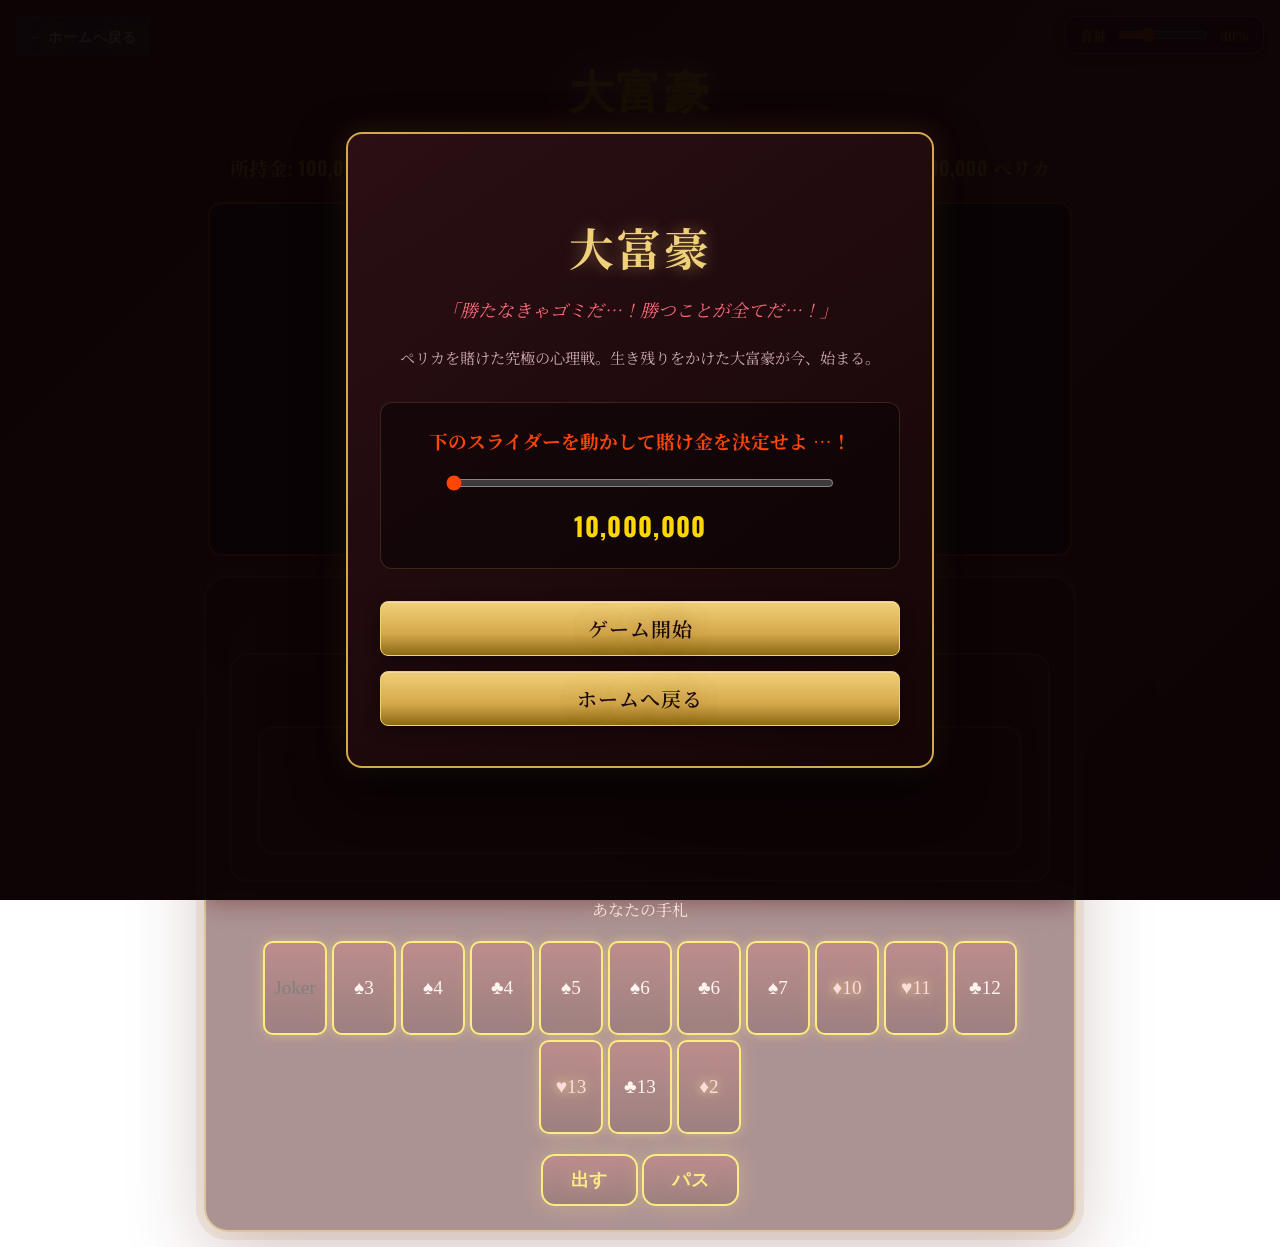
==== commit 1b707078: "ホームボタンを修正" ====
--- a/daifugo/index.html
+++ b/daifugo/index.html
@@ -23,6 +23,7 @@
                 <div style="font-size: 1.6em; color: #ffd700; margin-top: 10px; font-weight: bold;" id="bet-slider-val">1,000,000 ペリカ</div>
             </div>
             
+            <button type="button" id="start-with-bet-btn" class="btn btn-gold">ゲーム開始</button>
             <button type="button" id="startHomeBtnInitial" class="btn btn-gold" style="display: block; margin: 15px auto 0 auto;">ホームへ戻る</button>
         </div>
     </div>
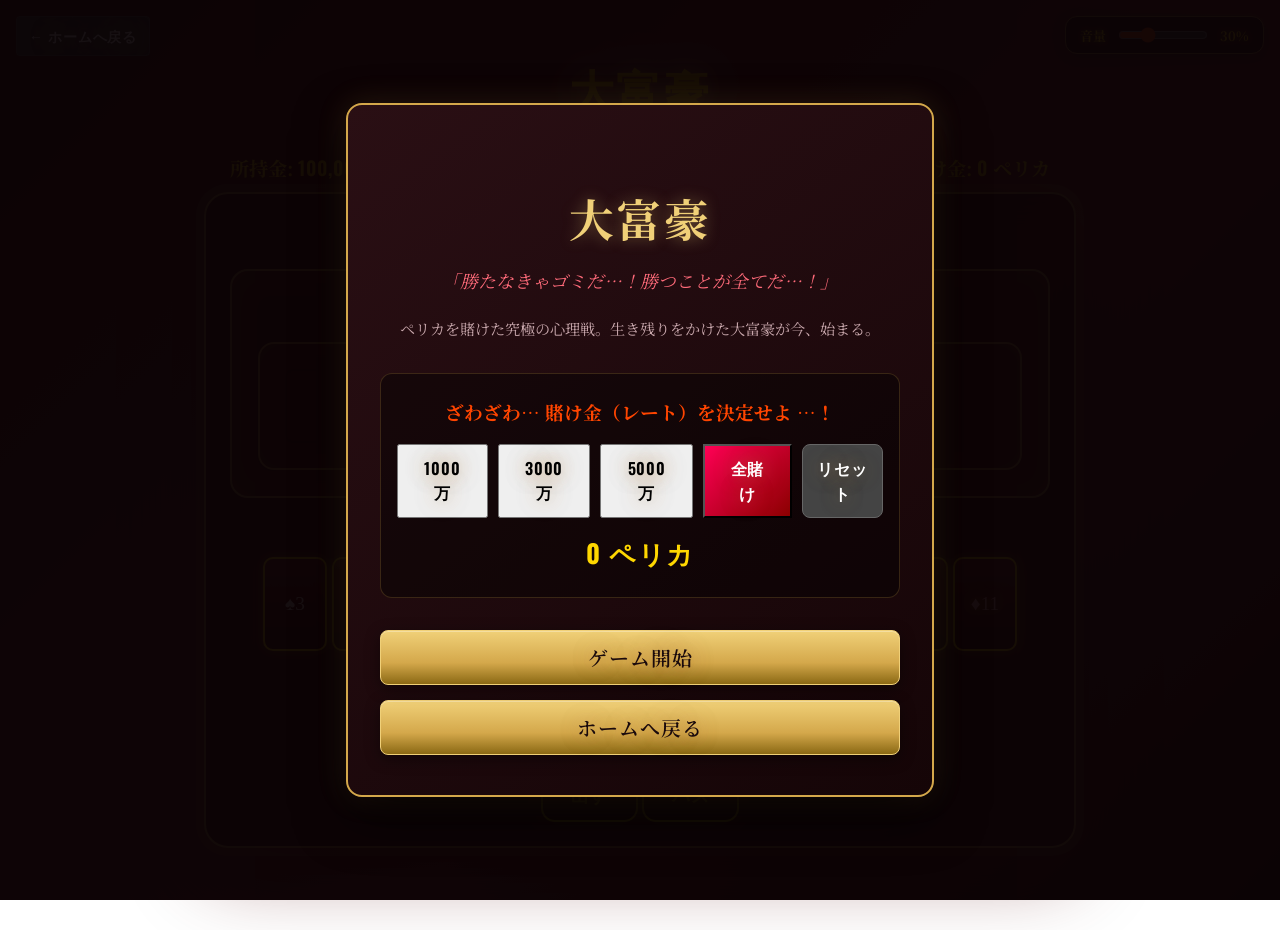
==== commit 79e9831d: "いらんとこ消した" ====
--- a/daifugo/index.html
+++ b/daifugo/index.html
@@ -18,9 +18,17 @@
             
             
             <div class="bet-input-container">
-                <h3 style="color: #ff4500; margin-top: 0;">下のスライダーを動かして賭け金を決定せよ …！</h3>
-                <input type="range" id="bet-slider" min="1000000" max="10000000" step="1000000" value="1000000" style="width: 80%; accent-color: #ff4500;">
-                <div style="font-size: 1.6em; color: #ffd700; margin-top: 10px; font-weight: bold;" id="bet-slider-val">1,000,000 ペリカ</div>
+                <h3 style="color: #ff4500; margin-top: 0;">ざわざわ… 賭け金（レート）を決定せよ …！</h3>
+                
+                <div class="chip-container" style="display: flex; justify-content: center; gap: 10px; margin: 15px 0;">
+                    <button type="button" class="chip-btn" data-value="10000000">1000万</button>
+                    <button type="button" class="chip-btn" data-value="30000000">3000万</button>
+                    <button type="button" class="chip-btn" data-value="50000000">5000万</button>
+                    <button type="button" class="chip-btn" data-value="allin" style="background: linear-gradient(135deg, #ff0055, #8b0000); color: #fff;">全賭け</button>
+                    <button type="button" id="clear-bet-btn" style="background: #444; color: #fff; border: 1px solid #666; border-radius: 8px; padding: 5px 10px; cursor: pointer;">リセット</button>
+                </div>
+
+                <div style="font-size: 1.6em; color: #ffd700; margin-top: 10px; font-weight: bold;" id="bet-slider-val">0 ペリカ</div>
             </div>
             
             <button type="button" id="start-with-bet-btn" class="btn btn-gold">ゲーム開始</button>
@@ -42,17 +50,7 @@
         <div> 所持金: <span id="player-pelika">10,000,000</span> ペリカ</div>
         <div> 現在の賭け金: <span id="current-bet-display">1,000,000</span> ペリカ</div>
     </div>
-
-    <div id="bet-setup-area" style="max-width: 820px; margin: 20px auto; padding: 20px; background: rgba(0,0,0,0.85); border: 2px solid #ff4500; border-radius: 14px; text-align: center;">
-        <h3 style="color: #ff4500; margin-top: 0;">ざわざわ… 賭け金を決定せよ …！</h3>
-        <p style="color: #fff;">ギャンブラーなら、かける金額は決まっている！！！</p>
-        <div style="margin: 20px 0;">
-            <input type="range" id="bet-slider" min="1000000" max="10000000" step="1000000" value="1000000" style="width: 60%; accent-color: #ff4500;">
-            <div style="font-size: 1.8em; color: #ffd700; margin-top: 10px; font-weight: bold;" id="bet-slider-val">1,000,000 ペリカ</div>
-        </div>
-        <button id="start-with-bet-btn" style="padding: 10px 30px; font-size: 1.2em; background: linear-gradient(180deg, #ff4500 0%, #8b0000 100%); color: #fff; border: 2px solid #ffd700; border-radius: 8px; cursor: pointer; font-weight: bold;">ゲーム開始</button>
-        <button id="startHomeBtn" style="display: block; margin: 15px auto 0 auto; padding: 10px 30px; font-size: 1.2em; background: linear-gradient(180deg, #ff4500 0%, #8b0000 100%); color: #fff; border: 2px solid #ffd700; border-radius: 8px; cursor: pointer; font-weight: bold;">ホームへ戻る</button>
-    </div>
+    
     
     
     <div id="game-container">
